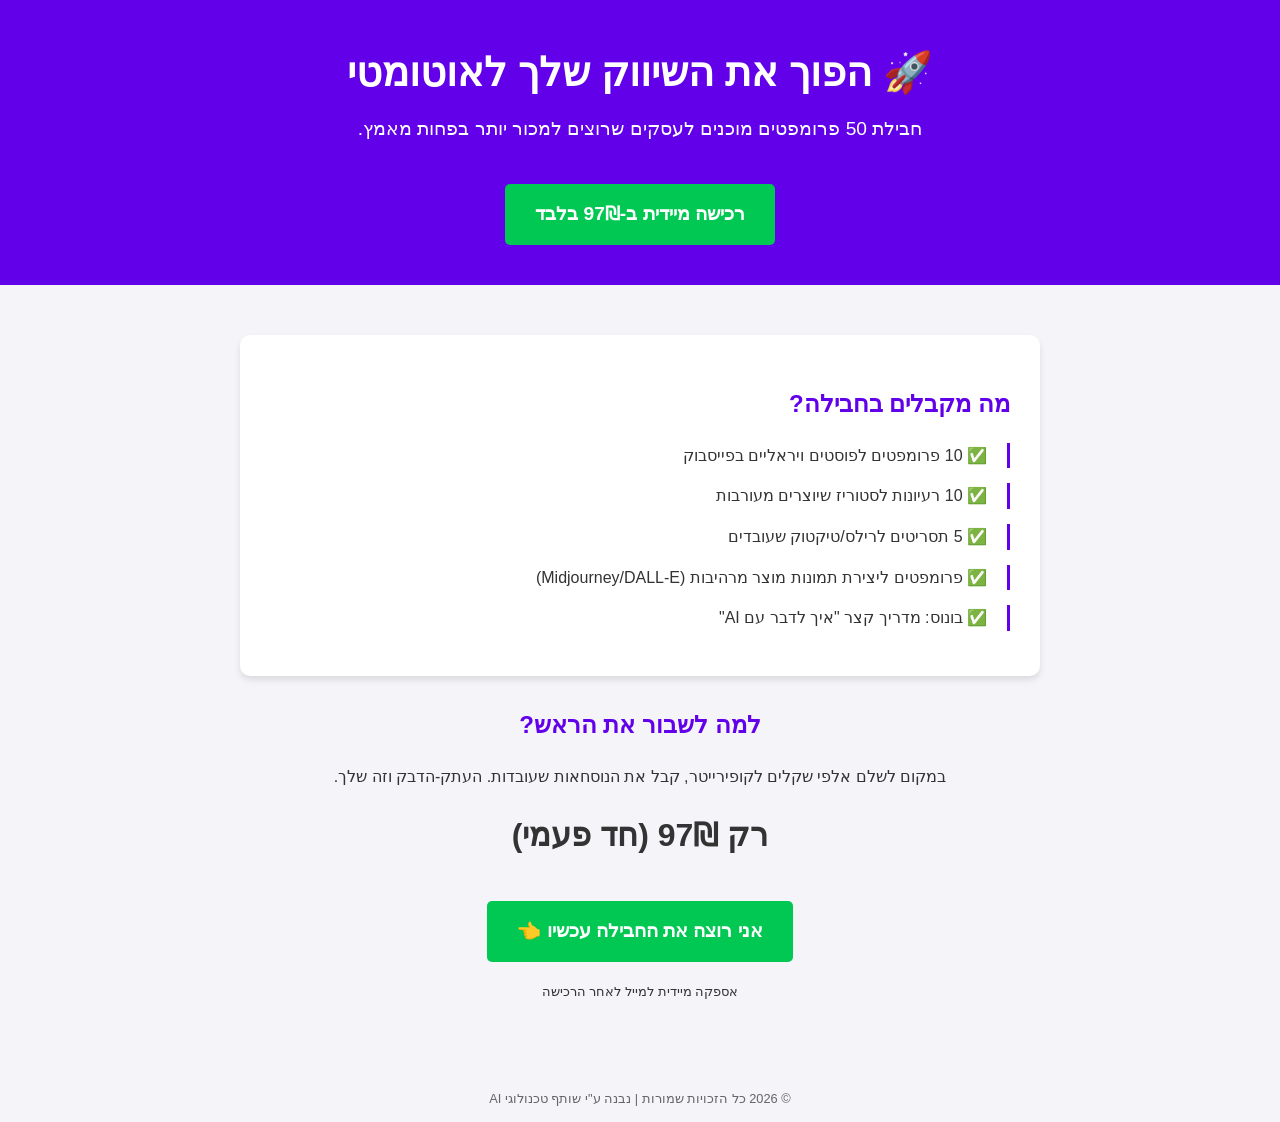
==== index.html @ 33632148 "Initial commit of Notion OS Product" ====
<!DOCTYPE html>
<html lang="he" dir="rtl">
<head>
    <meta charset="UTF-8">
    <meta name="viewport" content="width=device-width, initial-scale=1.0">
    <title>חבילת הפרומפטים האולטימטיבית לשיווק | 100$ בחודש</title>
    <style>
        body { font-family: 'Segoe UI', Tahoma, Geneva, Verdana, sans-serif; margin: 0; padding: 0; background-color: #f4f4f9; color: #333; line-height: 1.6; }
        .container { max-width: 800px; margin: 0 auto; padding: 20px; }
        header { background: #6200ea; color: white; padding: 40px 20px; text-align: center; }
        h1 { margin: 0; font-size: 2.5em; }
        h2 { color: #6200ea; }
        .hero-text { font-size: 1.2em; margin-top: 10px; }
        .btn { display: inline-block; background: #00c853; color: white; padding: 15px 30px; font-size: 1.2em; text-decoration: none; border-radius: 5px; font-weight: bold; margin-top: 20px; transition: background 0.3s; }
        .btn:hover { background: #009624; }
        .features { background: white; padding: 30px; border-radius: 10px; box-shadow: 0 4px 6px rgba(0,0,0,0.1); margin: 30px 0; }
        .feature-item { margin-bottom: 15px; padding-right: 20px; border-right: 3px solid #6200ea; }
        .price { font-size: 2em; font-weight: bold; color: #333; margin: 20px 0; }
        footer { text-align: center; margin-top: 50px; font-size: 0.8em; color: #666; }
    </style>
</head>
<body>

<header>
    <h1>🚀 הפוך את השיווק שלך לאוטומטי</h1>
    <p class="hero-text">חבילת 50 פרומפטים מוכנים לעסקים שרוצים למכור יותר בפחות מאמץ.</p>
    <a href="#" class="btn">רכישה מיידית ב-97₪ בלבד</a>
</header>

<div class="container">
    <section class="features">
        <h2>מה מקבלים בחבילה?</h2>
        <div class="feature-item">✅ 10 פרומפטים לפוסטים ויראליים בפייסבוק</div>
        <div class="feature-item">✅ 10 רעיונות לסטוריז שיוצרים מעורבות</div>
        <div class="feature-item">✅ 5 תסריטים לרילס/טיקטוק שעובדים</div>
        <div class="feature-item">✅ פרומפטים ליצירת תמונות מוצר מרהיבות (Midjourney/DALL-E)</div>
        <div class="feature-item">✅ בונוס: מדריך קצר "איך לדבר עם AI"</div>
    </section>

    <section style="text-align: center;">
        <h2>למה לשבור את הראש?</h2>
        <p>במקום לשלם אלפי שקלים לקופירייטר, קבל את הנוסחאות שעובדות. העתק-הדבק וזה שלך.</p>
        <div class="price">רק 97₪ (חד פעמי)</div>
        <a href="#" class="btn">אני רוצה את החבילה עכשיו 👈</a>
        <p><small>אספקה מיידית למייל לאחר הרכישה</small></p>
    </section>
</div>

<footer>
    <p>© 2026 כל הזכויות שמורות | נבנה ע"י שותף טכנולוגי AI</p>
</footer>

</body>
</html>
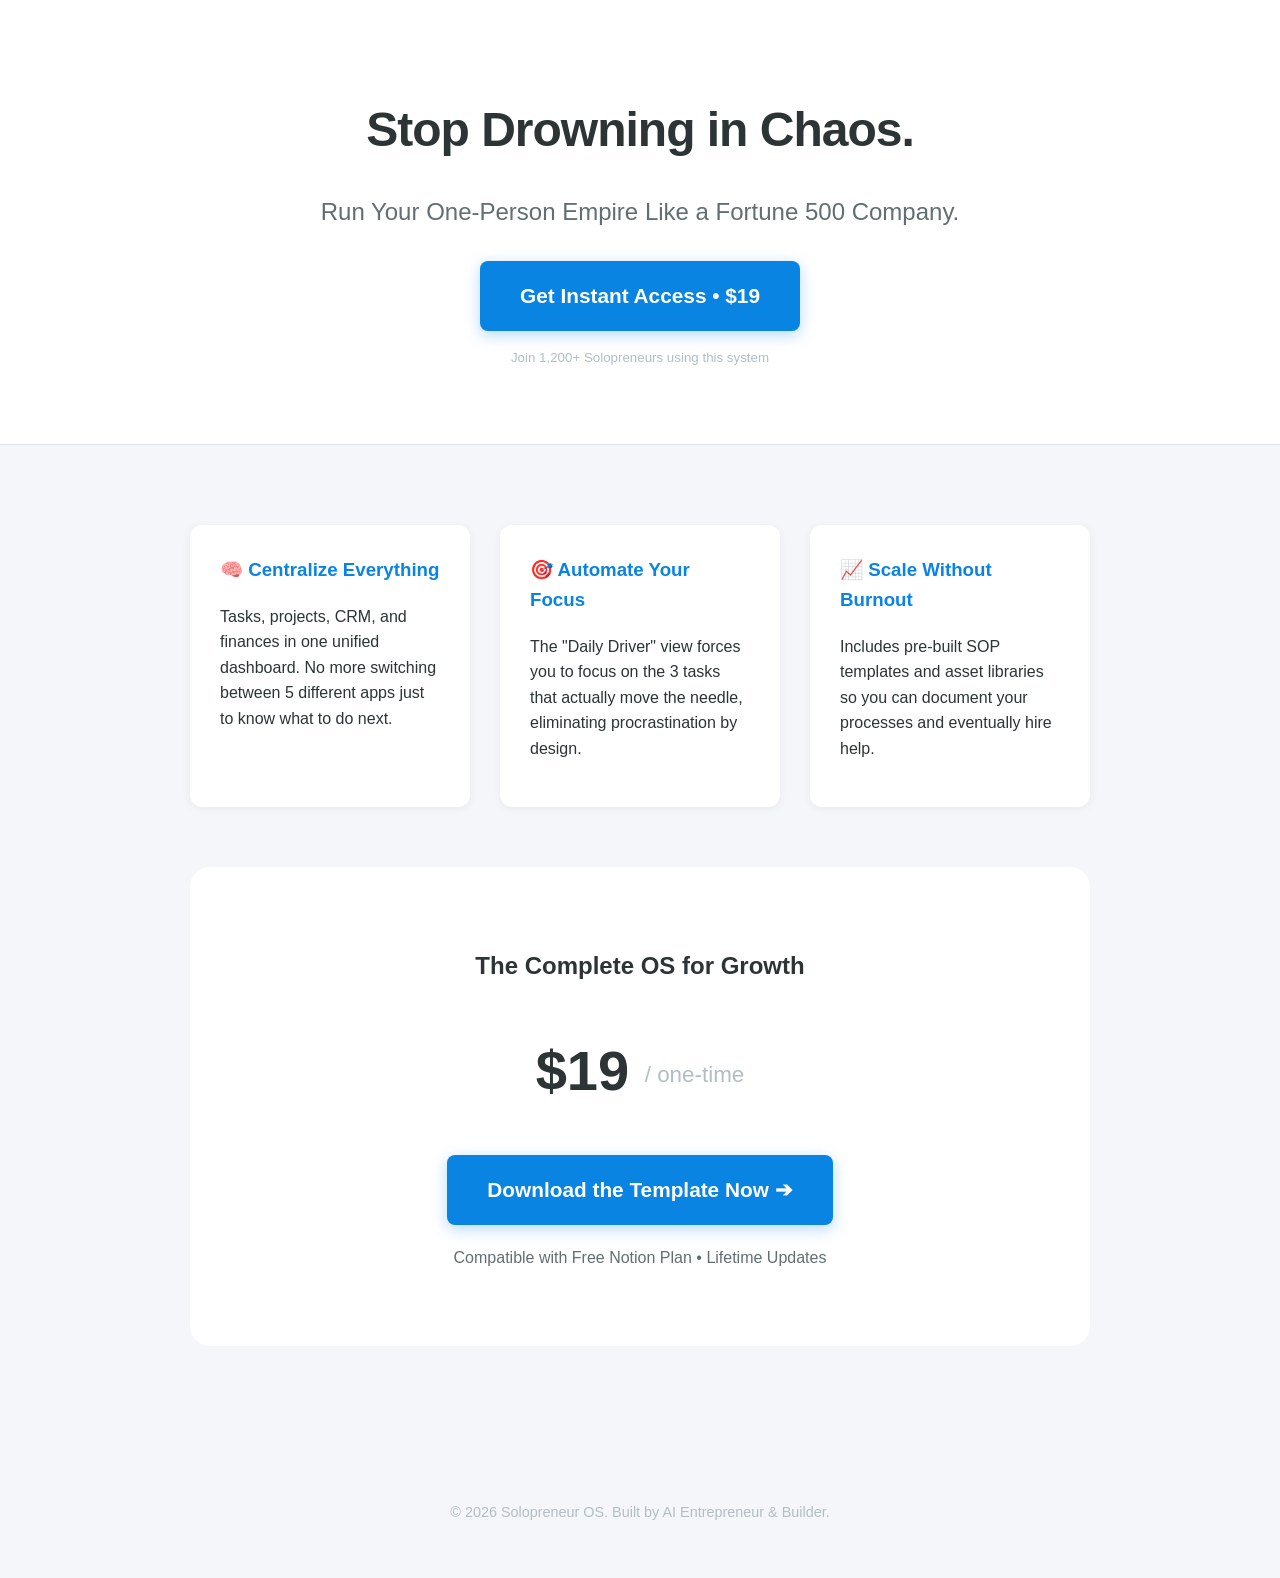
==== commit 33e96c4f: "Switch to Notion LP as main index" ====
--- a/index.html
+++ b/index.html
@@ -1,53 +1,61 @@
 <!DOCTYPE html>
-<html lang="he" dir="rtl">
+<html lang="en">
 <head>
     <meta charset="UTF-8">
     <meta name="viewport" content="width=device-width, initial-scale=1.0">
-    <title>חבילת הפרומפטים האולטימטיבית לשיווק | 100$ בחודש</title>
+    <title>The Solo-Preneur Second Brain OS | Scale Your Business</title>
     <style>
-        body { font-family: 'Segoe UI', Tahoma, Geneva, Verdana, sans-serif; margin: 0; padding: 0; background-color: #f4f4f9; color: #333; line-height: 1.6; }
-        .container { max-width: 800px; margin: 0 auto; padding: 20px; }
-        header { background: #6200ea; color: white; padding: 40px 20px; text-align: center; }
-        h1 { margin: 0; font-size: 2.5em; }
-        h2 { color: #6200ea; }
-        .hero-text { font-size: 1.2em; margin-top: 10px; }
-        .btn { display: inline-block; background: #00c853; color: white; padding: 15px 30px; font-size: 1.2em; text-decoration: none; border-radius: 5px; font-weight: bold; margin-top: 20px; transition: background 0.3s; }
-        .btn:hover { background: #009624; }
-        .features { background: white; padding: 30px; border-radius: 10px; box-shadow: 0 4px 6px rgba(0,0,0,0.1); margin: 30px 0; }
-        .feature-item { margin-bottom: 15px; padding-right: 20px; border-right: 3px solid #6200ea; }
-        .price { font-size: 2em; font-weight: bold; color: #333; margin: 20px 0; }
-        footer { text-align: center; margin-top: 50px; font-size: 0.8em; color: #666; }
+        :root { --primary: #2d3436; --accent: #0984e3; --bg: #f5f6fa; --text: #2d3436; }
+        body { font-family: -apple-system, BlinkMacSystemFont, "Segoe UI", Roboto, sans-serif; margin: 0; padding: 0; background: var(--bg); color: var(--text); line-height: 1.6; }
+        .container { max-width: 900px; margin: 0 auto; padding: 20px; }
+        header { text-align: center; padding: 60px 20px; background: white; border-bottom: 1px solid #dfe6e9; }
+        h1 { font-size: 3em; margin-bottom: 10px; color: var(--primary); letter-spacing: -1px; }
+        .sub { font-size: 1.5em; color: #636e72; font-weight: 300; margin-bottom: 30px; }
+        .btn { display: inline-block; background: var(--accent); color: white; padding: 18px 40px; font-size: 1.3em; font-weight: 700; text-decoration: none; border-radius: 8px; box-shadow: 0 4px 15px rgba(9, 132, 227, 0.3); transition: transform 0.2s; }
+        .btn:hover { transform: translateY(-2px); box-shadow: 0 6px 20px rgba(9, 132, 227, 0.4); }
+        .grid { display: grid; grid-template-columns: repeat(auto-fit, minmax(280px, 1fr)); gap: 30px; margin: 60px 0; }
+        .card { background: white; padding: 30px; border-radius: 12px; box-shadow: 0 2px 10px rgba(0,0,0,0.05); }
+        .card h3 { margin-top: 0; color: var(--accent); }
+        .price-tag { font-size: 3.5em; font-weight: 800; color: var(--primary); text-align: center; margin: 40px 0; }
+        .price-sub { font-size: 0.4em; color: #b2bec3; font-weight: 400; vertical-align: middle; }
+        footer { text-align: center; margin-top: 80px; padding: 40px; color: #b2bec3; font-size: 0.9em; }
     </style>
 </head>
 <body>
 
 <header>
-    <h1>🚀 הפוך את השיווק שלך לאוטומטי</h1>
-    <p class="hero-text">חבילת 50 פרומפטים מוכנים לעסקים שרוצים למכור יותר בפחות מאמץ.</p>
-    <a href="#" class="btn">רכישה מיידית ב-97₪ בלבד</a>
+    <h1>Stop Drowning in Chaos.</h1>
+    <p class="sub">Run Your One-Person Empire Like a Fortune 500 Company.</p>
+    <a href="#" class="btn">Get Instant Access • $19</a>
+    <p><small style="color: #b2bec3; margin-top: 10px; display: block;">Join 1,200+ Solopreneurs using this system</small></p>
 </header>
 
 <div class="container">
-    <section class="features">
-        <h2>מה מקבלים בחבילה?</h2>
-        <div class="feature-item">✅ 10 פרומפטים לפוסטים ויראליים בפייסבוק</div>
-        <div class="feature-item">✅ 10 רעיונות לסטוריז שיוצרים מעורבות</div>
-        <div class="feature-item">✅ 5 תסריטים לרילס/טיקטוק שעובדים</div>
-        <div class="feature-item">✅ פרומפטים ליצירת תמונות מוצר מרהיבות (Midjourney/DALL-E)</div>
-        <div class="feature-item">✅ בונוס: מדריך קצר "איך לדבר עם AI"</div>
-    </section>
+    <div class="grid">
+        <div class="card">
+            <h3>🧠 Centralize Everything</h3>
+            <p>Tasks, projects, CRM, and finances in one unified dashboard. No more switching between 5 different apps just to know what to do next.</p>
+        </div>
+        <div class="card">
+            <h3>🎯 Automate Your Focus</h3>
+            <p>The "Daily Driver" view forces you to focus on the 3 tasks that actually move the needle, eliminating procrastination by design.</p>
+        </div>
+        <div class="card">
+            <h3>📈 Scale Without Burnout</h3>
+            <p>Includes pre-built SOP templates and asset libraries so you can document your processes and eventually hire help.</p>
+        </div>
+    </div>
 
-    <section style="text-align: center;">
-        <h2>למה לשבור את הראש?</h2>
-        <p>במקום לשלם אלפי שקלים לקופירייטר, קבל את הנוסחאות שעובדות. העתק-הדבק וזה שלך.</p>
-        <div class="price">רק 97₪ (חד פעמי)</div>
-        <a href="#" class="btn">אני רוצה את החבילה עכשיו 👈</a>
-        <p><small>אספקה מיידית למייל לאחר הרכישה</small></p>
-    </section>
+    <div style="text-align: center; background: white; padding: 60px; border-radius: 20px;">
+        <h2>The Complete OS for Growth</h2>
+        <div class="price-tag">$19 <span class="price-sub">/ one-time</span></div>
+        <a href="#" class="btn">Download the Template Now ➔</a>
+        <p style="margin-top: 20px; color: #636e72;">Compatible with Free Notion Plan • Lifetime Updates</p>
+    </div>
 </div>
 
 <footer>
-    <p>© 2026 כל הזכויות שמורות | נבנה ע"י שותף טכנולוגי AI</p>
+    <p>© 2026 Solopreneur OS. Built by AI Entrepreneur & Builder.</p>
 </footer>
 
 </body>
